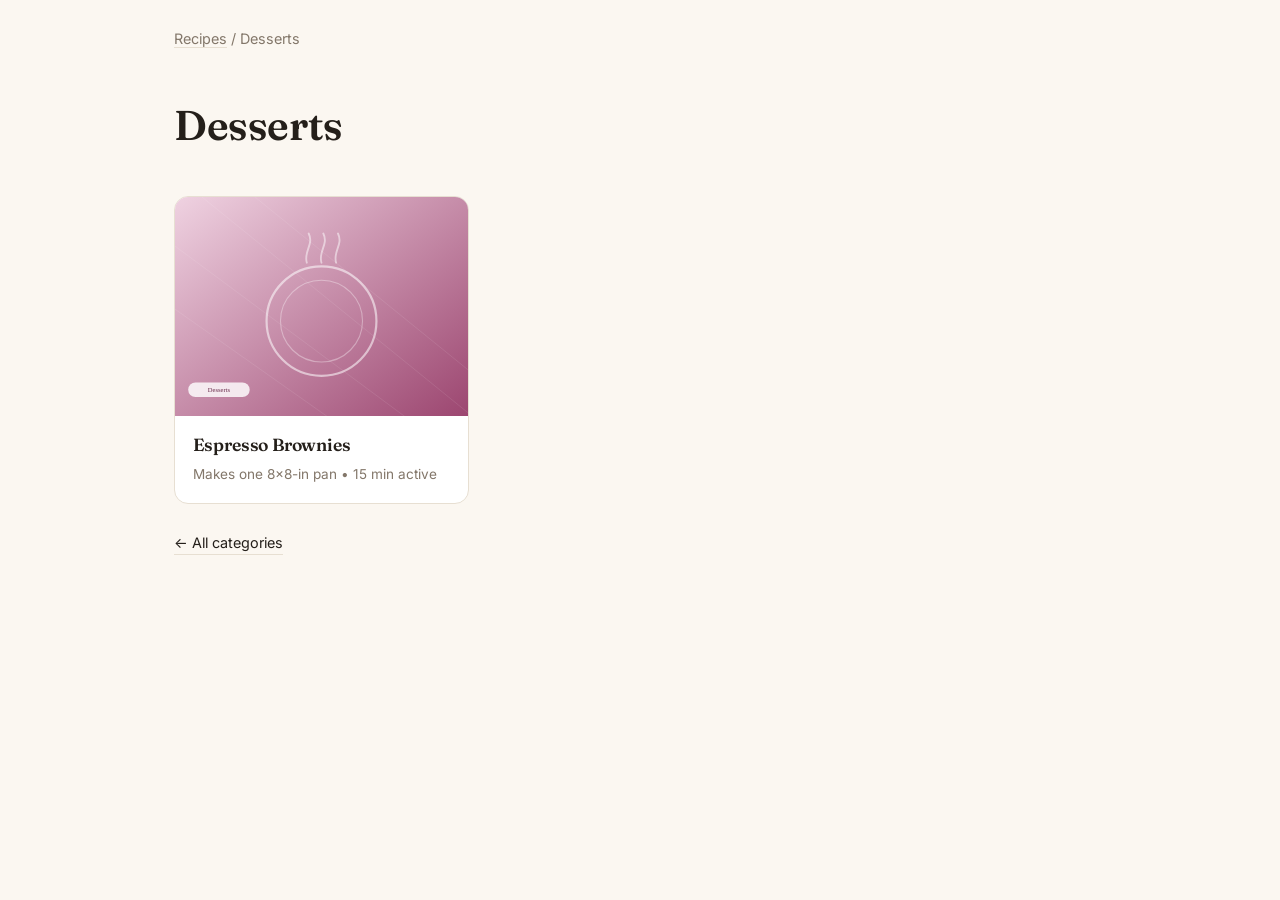
==== docs/categories/desserts.html @ c546eb5c "Redesign web version with categories and photos Landing page now shows three category tiles (Entries" ====
<!DOCTYPE html>
<html lang="en">
<head>
<meta charset="UTF-8">
<meta name="viewport" content="width=device-width, initial-scale=1">
<title>Desserts — Recipes</title>
<link rel="preconnect" href="https://fonts.googleapis.com">
<link rel="preconnect" href="https://fonts.gstatic.com" crossorigin>
<link href="https://fonts.googleapis.com/css2?family=Fraunces:wght@500;600&family=Inter:wght@400;500&display=swap" rel="stylesheet">
<link rel="stylesheet" href="../assets/style.css">
</head>
<body class="cat-desserts">
<main>
  <nav class="crumbs"><a href="../index.html">Recipes</a> / Desserts</nav>

  <header class="site-header">
    <h1>Desserts</h1>
  </header>

  <ul class="recipe-cards">
    <li>
      <a class="card-link" href="../recipes/brownies.html">
        <div class="thumb">
          <img src="../assets/images/placeholder-desserts.svg" alt="Espresso Brownies">
        </div>
        <div class="card-body">
          <h3>Espresso Brownies</h3>
          <p class="meta">Makes one 8x8-in pan &bull; 15 min active</p>
        </div>
      </a>
    </li>
  </ul>

  <a class="back-link" href="../index.html">&larr; All categories</a>
</main>
</body>
</html>
---- docs/assets/style.css ----
:root {
  --paper: #fbf7f1;
  --card: #ffffff;
  --ink: #241f1a;
  --ink-dim: #83776a;
  --line: #e7dfd2;
  --line-soft: #f0e9dd;

  --entries: #c97c3d;
  --entries-tint: #f4dec2;
  --mains: #a6402f;
  --mains-tint: #eccac0;
  --desserts: #9c4670;
  --desserts-tint: #efd2e1;

  --font-display: "Fraunces", Georgia, "Times New Roman", serif;
  --font-body: "Inter", -apple-system, BlinkMacSystemFont, "Segoe UI", Roboto,
    sans-serif;
}

@media (prefers-color-scheme: dark) {
  :root {
    --paper: #15130f;
    --card: #1f1b16;
    --ink: #f2ece2;
    --ink-dim: #a89e8f;
    --line: #342d24;
    --line-soft: #241f19;
  }
}

* {
  box-sizing: border-box;
}

body {
  margin: 0;
  background: var(--paper);
  color: var(--ink);
  font-family: var(--font-body);
  line-height: 1.5;
  -webkit-font-smoothing: antialiased;
}

main {
  max-width: 980px;
  margin: 0 auto;
  padding: 0 1.5rem 4rem;
}

a {
  color: inherit;
}

h1, h2, h3 {
  font-family: var(--font-display);
  font-weight: 600;
  letter-spacing: -0.01em;
}

/* ---- site header / breadcrumb ---- */

.site-header {
  padding: 2.75rem 0 2rem;
}

.site-header .eyebrow {
  margin: 0 0 0.6rem;
  font-size: 0.8rem;
  letter-spacing: 0.14em;
  text-transform: uppercase;
  color: var(--ink-dim);
}

.site-header h1 {
  margin: 0 0 0.5rem;
  font-size: clamp(2rem, 4vw, 2.6rem);
}

.site-header p.lede {
  margin: 0;
  max-width: 46ch;
  color: var(--ink-dim);
  font-size: 1.05rem;
}

.crumbs {
  padding: 1.75rem 0 0;
  font-size: 0.9rem;
  color: var(--ink-dim);
}

.crumbs a {
  text-decoration: none;
  border-bottom: 1px solid var(--line);
}

.crumbs a:hover {
  border-color: currentColor;
}

/* ---- category tiles (index page) ---- */

.category-grid {
  list-style: none;
  margin: 0;
  padding: 0;
  display: grid;
  grid-template-columns: repeat(auto-fit, minmax(240px, 1fr));
  gap: 1.25rem;
}

.category-tile {
  position: relative;
  display: block;
  border-radius: 16px;
  overflow: hidden;
  aspect-ratio: 4 / 3;
  text-decoration: none;
  color: #fff;
  border: 1px solid var(--line);
  transition: transform 0.18s ease;
}

.category-tile:hover {
  transform: translateY(-3px);
}

.category-tile img {
  position: absolute;
  inset: 0;
  width: 100%;
  height: 100%;
  object-fit: cover;
}

.category-tile::after {
  content: "";
  position: absolute;
  inset: 0;
  background: linear-gradient(0deg, rgba(0, 0, 0, 0.62) 0%, rgba(0, 0, 0, 0.05) 55%);
}

.category-tile .tile-label {
  position: absolute;
  left: 1.25rem;
  right: 1.25rem;
  bottom: 1.1rem;
  z-index: 1;
}

.category-tile .tile-label h2 {
  margin: 0 0 0.2rem;
  font-size: 1.4rem;
  color: #fff;
}

.category-tile .tile-label .count {
  font-size: 0.85rem;
  opacity: 0.88;
}

/* ---- recipe card grid (category pages) ---- */

.recipe-cards {
  list-style: none;
  margin: 0;
  padding: 0;
  display: grid;
  grid-template-columns: repeat(auto-fill, minmax(230px, 1fr));
  gap: 1.5rem;
}

.recipe-cards li {
  background: var(--card);
  border: 1px solid var(--line);
  border-radius: 14px;
  overflow: hidden;
  transition: transform 0.18s ease, box-shadow 0.18s ease;
}

.recipe-cards a.card-link {
  display: block;
  text-decoration: none;
  color: inherit;
}

.recipe-cards li:hover {
  transform: translateY(-3px);
  box-shadow: 0 10px 24px -14px rgba(0, 0, 0, 0.35);
}

.recipe-cards .thumb {
  aspect-ratio: 4 / 3;
  overflow: hidden;
}

.recipe-cards .thumb img {
  width: 100%;
  height: 100%;
  object-fit: cover;
  display: block;
}

.recipe-cards .card-body {
  padding: 1rem 1.1rem 1.2rem;
}

.recipe-cards h3 {
  margin: 0 0 0.3rem;
  font-size: 1.1rem;
}

.recipe-cards .meta {
  margin: 0;
  font-size: 0.85rem;
  color: var(--ink-dim);
}

.empty-state {
  border: 1px dashed var(--line);
  border-radius: 14px;
  padding: 2.5rem 1.5rem;
  text-align: center;
  color: var(--ink-dim);
}

.empty-state p {
  margin: 0;
}

/* ---- recipe page ---- */

.recipe-hero {
  position: relative;
  border-radius: 16px;
  overflow: hidden;
  aspect-ratio: 16 / 7;
  margin: 1.75rem 0 1.75rem;
}

.recipe-hero img {
  width: 100%;
  height: 100%;
  object-fit: cover;
  display: block;
}

.recipe-header h1 {
  margin: 0 0 0.4rem;
  font-size: clamp(1.7rem, 3.4vw, 2.3rem);
}

.recipe-header .meta {
  margin: 0;
  color: var(--ink-dim);
  font-size: 0.95rem;
}

.recipe-header .meta .sep {
  margin: 0 0.5em;
}

.grid-wrap {
  overflow-x: auto;
  border: 1px solid var(--cat, var(--ink));
  border-radius: 8px;
  margin-top: 1.5rem;
}

table.recipe-grid {
  border-collapse: collapse;
  width: 100%;
  min-width: 560px;
  font-size: 0.95rem;
  background: var(--card);
}

table.recipe-grid td {
  border: 1px solid var(--cat, var(--ink));
  padding: 0.6rem 0.8rem;
  vertical-align: middle;
}

table.recipe-grid td.banner {
  text-align: center;
  font-weight: 600;
  font-family: var(--font-display);
  background: var(--line-soft);
}

table.recipe-grid td.ingredient {
  text-align: left;
}

table.recipe-grid td.stage {
  text-align: center;
  font-weight: 600;
  white-space: nowrap;
  color: var(--cat, var(--ink));
}

table.recipe-grid td.stage.bake {
  white-space: normal;
  max-width: 8rem;
}

.back-link {
  display: inline-block;
  margin-top: 1.75rem;
  margin-right: 1.25rem;
  font-size: 0.9rem;
  text-decoration: none;
  border-bottom: 1px solid var(--line);
}

.back-link:hover {
  border-color: currentColor;
}

footer.site-footer {
  margin-top: 3.5rem;
  padding-top: 1.25rem;
  border-top: 1px solid var(--line);
  color: var(--ink-dim);
  font-size: 0.85rem;
}

/* ---- category accent hooks ---- */

.cat-entries {
  --cat: var(--entries);
}

.cat-mains {
  --cat: var(--mains);
}

.cat-desserts {
  --cat: var(--desserts);
}
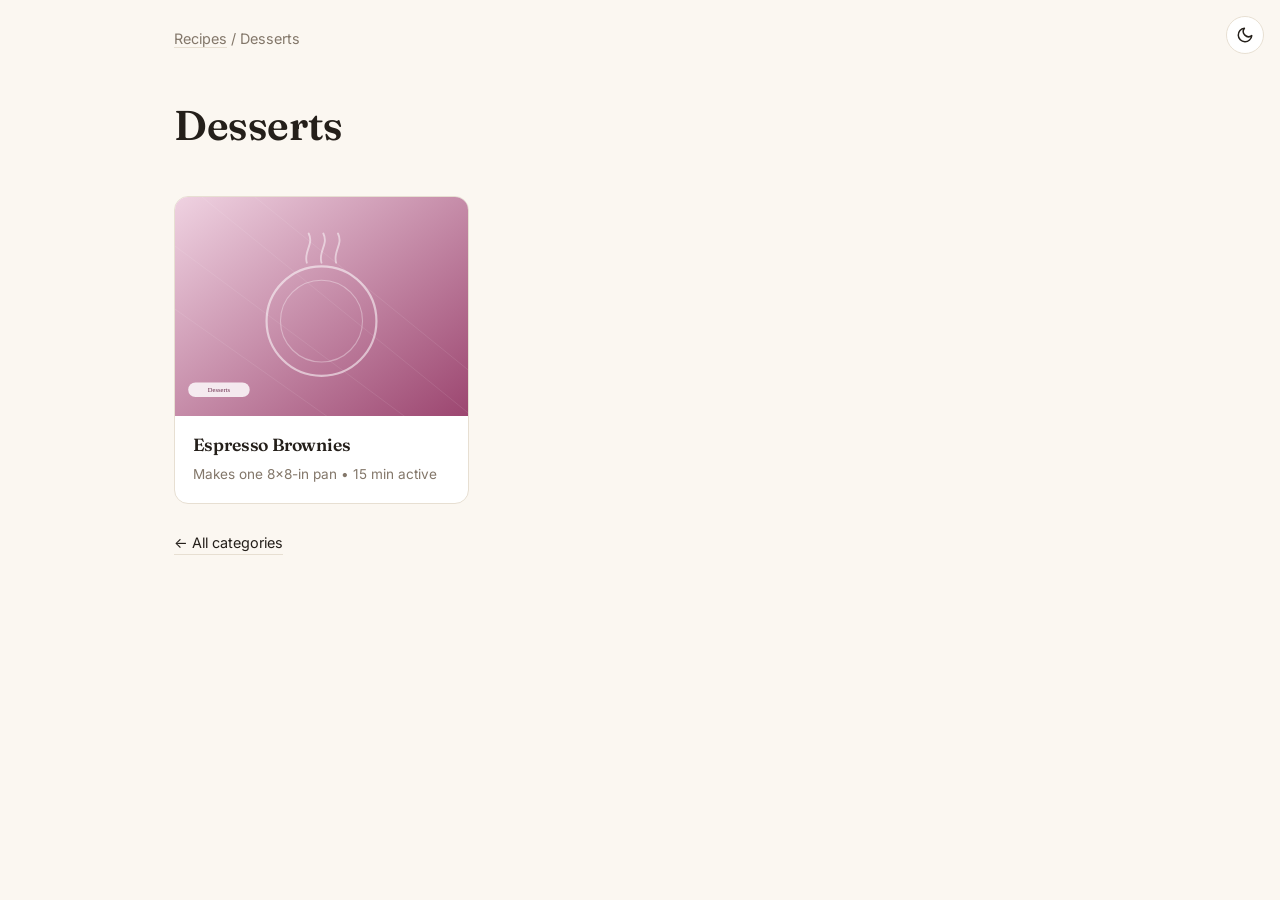
==== commit 993a00cb: "Add manual dark/light theme toggle Site already followed OS color-scheme preference; this adds a top" ====
--- a/docs/categories/desserts.html
+++ b/docs/categories/desserts.html
@@ -4,12 +4,17 @@
 <meta charset="UTF-8">
 <meta name="viewport" content="width=device-width, initial-scale=1">
 <title>Desserts — Recipes</title>
+<script src="../assets/theme.js"></script>
 <link rel="preconnect" href="https://fonts.googleapis.com">
 <link rel="preconnect" href="https://fonts.gstatic.com" crossorigin>
 <link href="https://fonts.googleapis.com/css2?family=Fraunces:wght@500;600&family=Inter:wght@400;500&display=swap" rel="stylesheet">
 <link rel="stylesheet" href="../assets/style.css">
 </head>
 <body class="cat-desserts">
+<button id="theme-toggle" class="theme-toggle" type="button" aria-label="Toggle dark mode">
+  <svg class="icon-sun" viewBox="0 0 24 24" fill="none" stroke="currentColor" stroke-width="2" stroke-linecap="round"><circle cx="12" cy="12" r="4"/><path d="M12 2v2M12 20v2M4.9 4.9l1.4 1.4M17.7 17.7l1.4 1.4M2 12h2M20 12h2M4.9 19.1l1.4-1.4M17.7 6.3l1.4-1.4"/></svg>
+  <svg class="icon-moon" viewBox="0 0 24 24" fill="none" stroke="currentColor" stroke-width="2" stroke-linecap="round" stroke-linejoin="round"><path d="M21 12.8A9 9 0 1 1 11.2 3a7 7 0 0 0 9.8 9.8z"/></svg>
+</button>
 <main>
   <nav class="crumbs"><a href="../index.html">Recipes</a> / Desserts</nav>
 
--- a/docs/assets/style.css
+++ b/docs/assets/style.css
@@ -19,7 +19,7 @@
 }
 
 @media (prefers-color-scheme: dark) {
-  :root {
+  :root:not([data-theme="light"]) {
     --paper: #15130f;
     --card: #1f1b16;
     --ink: #f2ece2;
@@ -29,6 +29,25 @@
   }
 }
 
+/* Explicit overrides from the theme toggle, regardless of OS preference */
+:root[data-theme="dark"] {
+  --paper: #15130f;
+  --card: #1f1b16;
+  --ink: #f2ece2;
+  --ink-dim: #a89e8f;
+  --line: #342d24;
+  --line-soft: #241f19;
+}
+
+:root[data-theme="light"] {
+  --paper: #fbf7f1;
+  --card: #ffffff;
+  --ink: #241f1a;
+  --ink-dim: #83776a;
+  --line: #e7dfd2;
+  --line-soft: #f0e9dd;
+}
+
 * {
   box-sizing: border-box;
 }
@@ -339,3 +358,67 @@
 .cat-desserts {
   --cat: var(--desserts);
 }
+
+/* ---- theme toggle ---- */
+
+.theme-toggle {
+  position: fixed;
+  top: 1rem;
+  right: 1rem;
+  z-index: 20;
+  width: 38px;
+  height: 38px;
+  padding: 0;
+  display: flex;
+  align-items: center;
+  justify-content: center;
+  border-radius: 50%;
+  border: 1px solid var(--line);
+  background: var(--card);
+  color: var(--ink);
+  cursor: pointer;
+  transition: transform 0.15s ease, background-color 0.15s ease;
+}
+
+.theme-toggle:hover {
+  transform: translateY(-1px);
+  background: var(--line-soft);
+}
+
+.theme-toggle svg {
+  width: 18px;
+  height: 18px;
+}
+
+.theme-toggle .icon-sun {
+  display: none;
+}
+
+.theme-toggle .icon-moon {
+  display: block;
+}
+
+@media (prefers-color-scheme: dark) {
+  :root:not([data-theme="light"]) .theme-toggle .icon-sun {
+    display: block;
+  }
+  :root:not([data-theme="light"]) .theme-toggle .icon-moon {
+    display: none;
+  }
+}
+
+:root[data-theme="dark"] .theme-toggle .icon-sun {
+  display: block;
+}
+
+:root[data-theme="dark"] .theme-toggle .icon-moon {
+  display: none;
+}
+
+:root[data-theme="light"] .theme-toggle .icon-sun {
+  display: none;
+}
+
+:root[data-theme="light"] .theme-toggle .icon-moon {
+  display: block;
+}
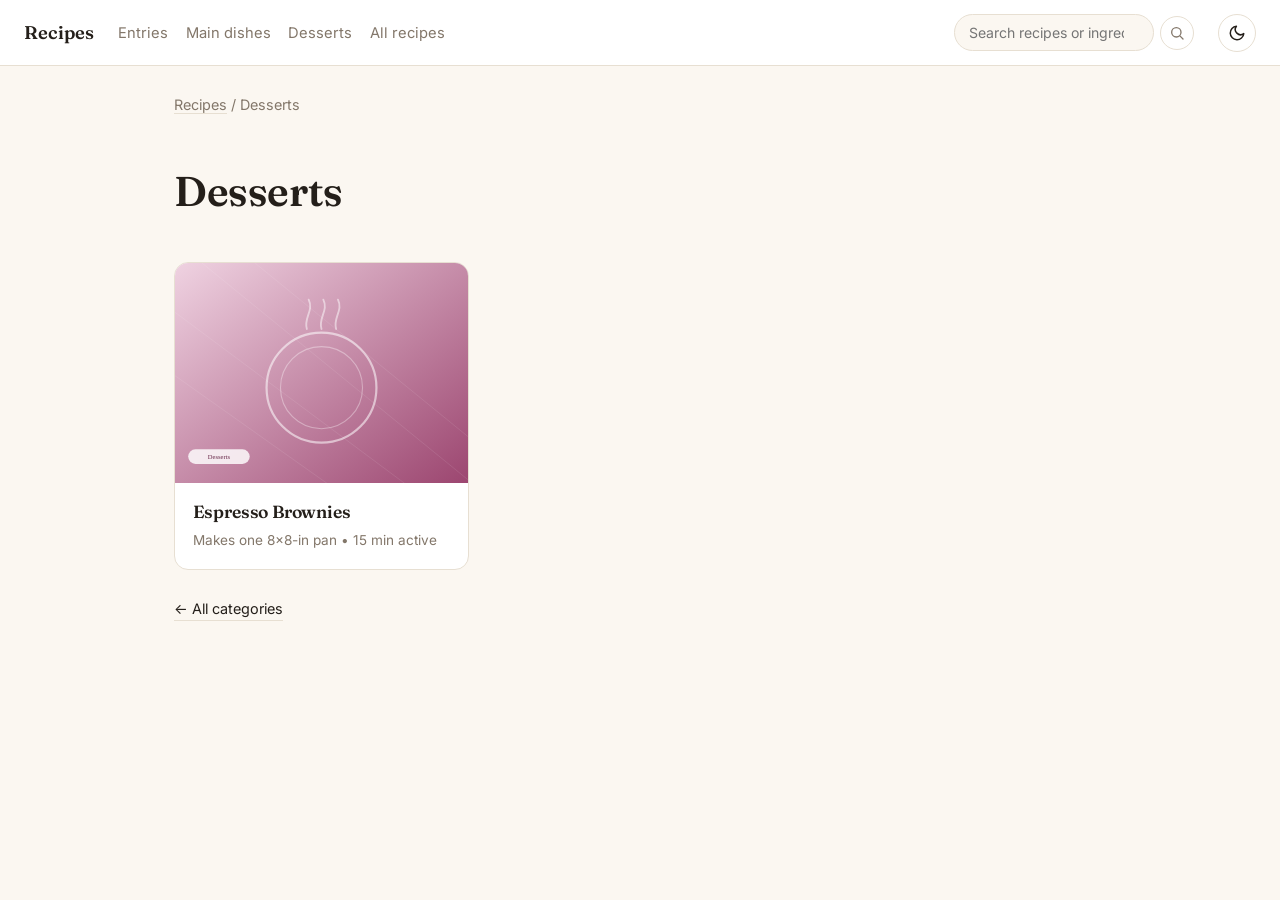
==== commit b9fb6c45: "Add site nav with search/filter, and a pairing section per recipe Every page now shares a persistent" ====
--- a/docs/categories/desserts.html
+++ b/docs/categories/desserts.html
@@ -11,10 +11,25 @@
 <link rel="stylesheet" href="../assets/style.css">
 </head>
 <body class="cat-desserts">
-<button id="theme-toggle" class="theme-toggle" type="button" aria-label="Toggle dark mode">
-  <svg class="icon-sun" viewBox="0 0 24 24" fill="none" stroke="currentColor" stroke-width="2" stroke-linecap="round"><circle cx="12" cy="12" r="4"/><path d="M12 2v2M12 20v2M4.9 4.9l1.4 1.4M17.7 17.7l1.4 1.4M2 12h2M20 12h2M4.9 19.1l1.4-1.4M17.7 6.3l1.4-1.4"/></svg>
-  <svg class="icon-moon" viewBox="0 0 24 24" fill="none" stroke="currentColor" stroke-width="2" stroke-linecap="round" stroke-linejoin="round"><path d="M21 12.8A9 9 0 1 1 11.2 3a7 7 0 0 0 9.8 9.8z"/></svg>
-</button>
+<nav class="site-nav">
+  <a class="brand" href="../index.html">Recipes</a>
+  <div class="nav-links">
+    <a href="../categories/entries.html">Entries</a>
+    <a href="../categories/main-dishes.html">Main dishes</a>
+    <a href="../categories/desserts.html">Desserts</a>
+    <a href="../index.html#all-recipes">All recipes</a>
+  </div>
+  <form class="nav-search" action="../index.html" method="get">
+    <input type="search" name="q" placeholder="Search recipes or ingredients…" aria-label="Search recipes or ingredients">
+    <button type="submit" aria-label="Search">
+      <svg viewBox="0 0 24 24" fill="none" stroke="currentColor" stroke-width="2" stroke-linecap="round" stroke-linejoin="round"><circle cx="11" cy="11" r="7"/><path d="M21 21l-4.3-4.3"/></svg>
+    </button>
+  </form>
+  <button id="theme-toggle" class="theme-toggle" type="button" aria-label="Toggle dark mode">
+    <svg class="icon-sun" viewBox="0 0 24 24" fill="none" stroke="currentColor" stroke-width="2" stroke-linecap="round"><circle cx="12" cy="12" r="4"/><path d="M12 2v2M12 20v2M4.9 4.9l1.4 1.4M17.7 17.7l1.4 1.4M2 12h2M20 12h2M4.9 19.1l1.4-1.4M17.7 6.3l1.4-1.4"/></svg>
+    <svg class="icon-moon" viewBox="0 0 24 24" fill="none" stroke="currentColor" stroke-width="2" stroke-linecap="round" stroke-linejoin="round"><path d="M21 12.8A9 9 0 1 1 11.2 3a7 7 0 0 0 9.8 9.8z"/></svg>
+  </button>
+</nav>
 <main>
   <nav class="crumbs"><a href="../index.html">Recipes</a> / Desserts</nav>
 
--- a/docs/assets/style.css
+++ b/docs/assets/style.css
@@ -359,13 +359,162 @@
   --cat: var(--desserts);
 }
 
+/* ---- site nav ---- */
+
+.site-nav {
+  position: sticky;
+  top: 0;
+  z-index: 30;
+  display: flex;
+  flex-wrap: wrap;
+  align-items: center;
+  gap: 0.75rem 1.5rem;
+  padding: 0.85rem 1.5rem;
+  background: var(--card);
+  border-bottom: 1px solid var(--line);
+}
+
+.site-nav .brand {
+  font-family: var(--font-display);
+  font-weight: 600;
+  font-size: 1.15rem;
+  text-decoration: none;
+  color: var(--ink);
+  white-space: nowrap;
+}
+
+.site-nav .nav-links {
+  display: flex;
+  gap: 1.1rem;
+  flex-wrap: wrap;
+}
+
+.site-nav .nav-links a {
+  text-decoration: none;
+  color: var(--ink-dim);
+  font-size: 0.92rem;
+}
+
+.site-nav .nav-links a:hover {
+  color: var(--ink);
+}
+
+.site-nav .nav-search {
+  margin-left: auto;
+  display: flex;
+  align-items: center;
+  gap: 0.4rem;
+}
+
+.site-nav .nav-search input[type="search"] {
+  font: inherit;
+  font-size: 0.88rem;
+  padding: 0.45rem 0.9rem;
+  border-radius: 999px;
+  border: 1px solid var(--line);
+  background: var(--paper);
+  color: var(--ink);
+  width: 200px;
+  max-width: 40vw;
+}
+
+.site-nav .nav-search input[type="search"]:focus {
+  outline: 2px solid var(--cat, var(--ink-dim));
+  outline-offset: 1px;
+}
+
+.site-nav .nav-search button {
+  flex: none;
+  width: 34px;
+  height: 34px;
+  padding: 0;
+  display: flex;
+  align-items: center;
+  justify-content: center;
+  border-radius: 50%;
+  border: 1px solid var(--line);
+  background: var(--card);
+  color: var(--ink-dim);
+  cursor: pointer;
+}
+
+.site-nav .nav-search button:hover {
+  color: var(--ink);
+  background: var(--line-soft);
+}
+
+.site-nav .nav-search button svg {
+  width: 16px;
+  height: 16px;
+}
+
+/* ---- category + search filter bar (index page) ---- */
+
+.all-recipes {
+  margin-top: 3rem;
+}
+
+.all-recipes h2 {
+  margin: 0 0 1rem;
+  font-size: 1.5rem;
+}
+
+.filter-bar {
+  margin-bottom: 1.5rem;
+}
+
+.chip-group {
+  display: flex;
+  flex-wrap: wrap;
+  gap: 0.6rem;
+}
+
+.chip {
+  font: inherit;
+  font-size: 0.88rem;
+  padding: 0.4rem 1rem;
+  border-radius: 999px;
+  border: 1px solid var(--line);
+  background: var(--card);
+  color: var(--ink-dim);
+  cursor: pointer;
+}
+
+.chip:hover {
+  color: var(--ink);
+}
+
+.chip.is-active {
+  background: var(--ink);
+  border-color: var(--ink);
+  color: var(--paper);
+}
+
+/* ---- pairing ---- */
+
+.pairing {
+  margin-top: 2rem;
+  padding: 1.25rem 1.4rem;
+  background: var(--card);
+  border: 1px solid var(--line);
+  border-left: 4px solid var(--cat, var(--ink));
+  border-radius: 10px;
+}
+
+.pairing h2 {
+  margin: 0 0 0.4rem;
+  font-size: 1.1rem;
+}
+
+.pairing p {
+  margin: 0;
+  color: var(--ink-dim);
+}
+
 /* ---- theme toggle ---- */
 
 .theme-toggle {
-  position: fixed;
-  top: 1rem;
-  right: 1rem;
-  z-index: 20;
+  flex: none;
   width: 38px;
   height: 38px;
   padding: 0;
